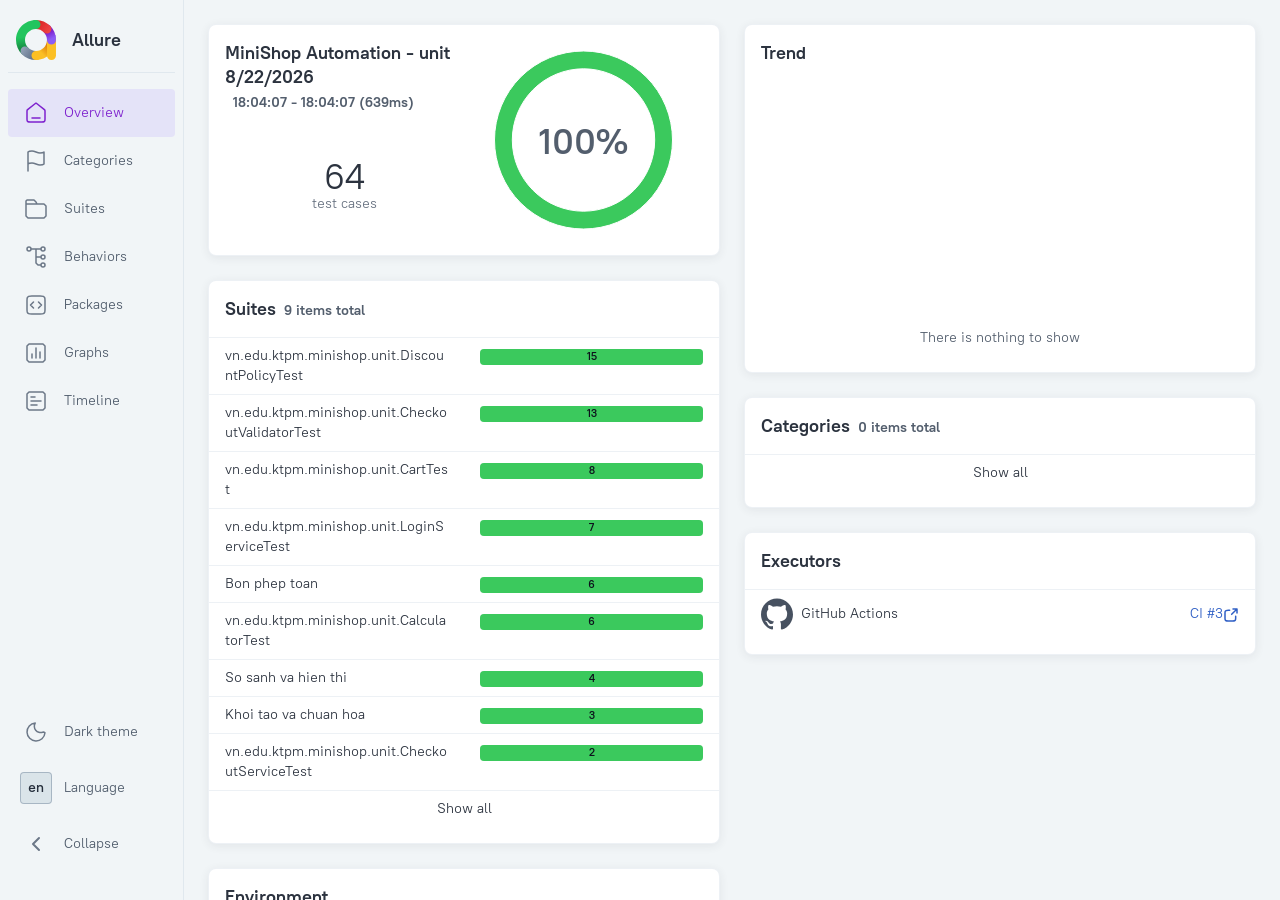
==== index.html @ 2967a5e9 "deploy: 38b57398f2158f65b981f6a1e7030a73609b05b5" ====
<!DOCTYPE html>
<html dir="ltr" lang="en">
<head>
    <meta charset="utf-8">
    <meta name="allure-report-uuid" content="940a1087-f879-4d57-aeb6-1ffed78ca390">
    <title>Allure Report</title>
    <link rel="icon" href="assets/favicon-BDLHVmV7.ico">
    <!-- allure-core-head:start -->
    <!-- allure-core-head:end -->
</head>
<body>
    <div id="alert"></div>
    <div id="content">
        <span class="spinner">
            <span class="spinner__circle"></span>
        </span>
    </div>
    <div id="popup"></div>
    <!-- allure-core-body:start -->
    <script>
        window.__allureCoreLoaded = new Promise(function (resolve, reject) {
        window.__allureResolveCoreLoaded = resolve;
        window.__allureRejectCoreLoaded = reject;
    });
    </script>
    <script src="assets/index-CxrWfNlX.js"></script>
    <script>
        if (typeof window.__allureResolveCoreLoaded === "function") {
            window.__allureResolveCoreLoaded([]);
        }
    </script>
    <!-- allure-core-body:end -->
    <script async src="https://www.googletagmanager.com/gtag/js?id=G-FVWC4GKEYS"></script>
    <script>
        window.dataLayer = window.dataLayer || [];
        function gtag(){dataLayer.push(arguments);}
        gtag('js', new Date());
        gtag('config', 'G-FVWC4GKEYS', {
          'allureVersion': '2.45.0',
          'reportUuid': '940a1087-f879-4d57-aeb6-1ffed78ca390',
          'single_file': false
        });
    </script>
</body>
</html>
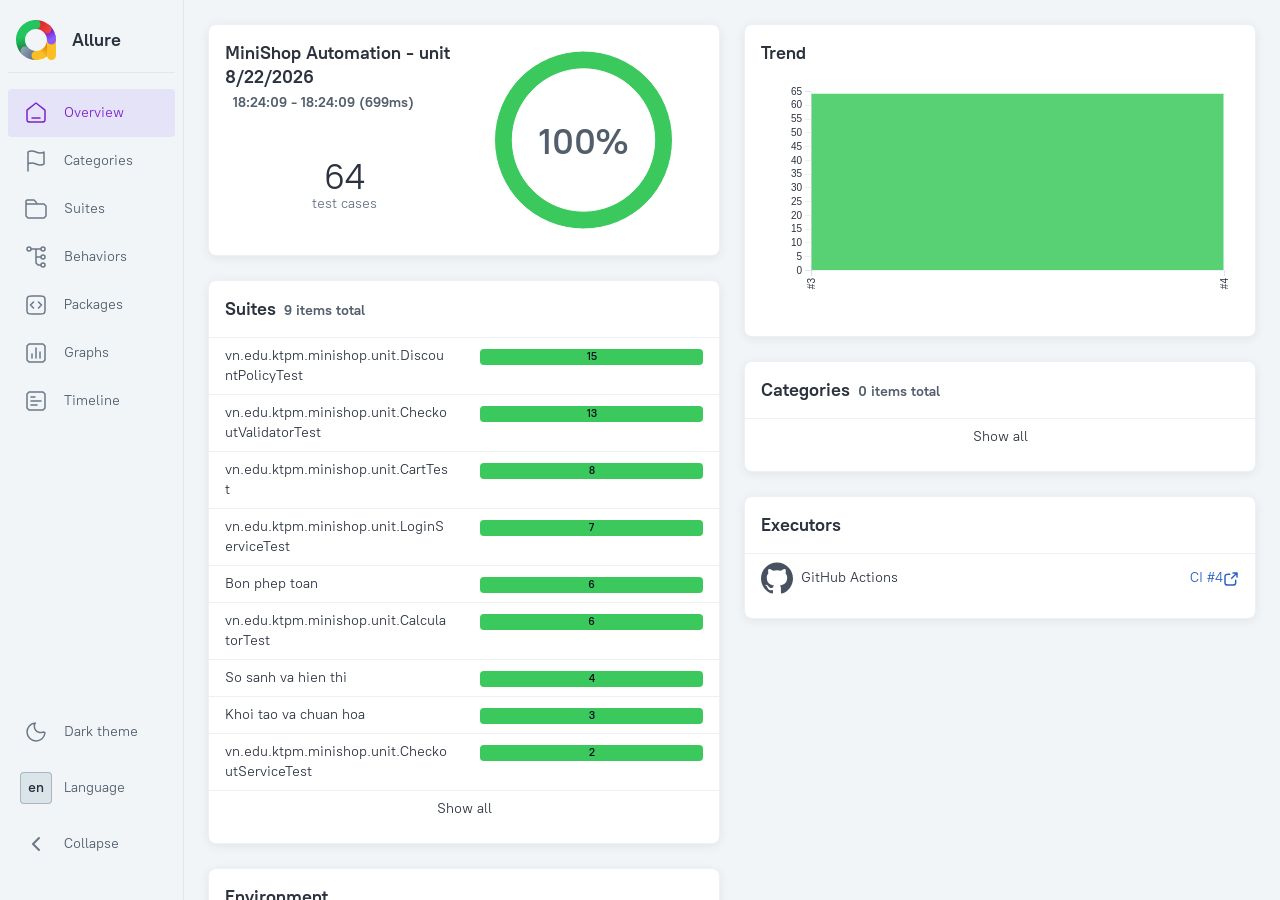
==== commit f8d7abb4: "deploy: 3c7d9f46b86c47a79e576675e21f149fb7349551" ====
--- a/index.html
+++ b/index.html
@@ -2,7 +2,7 @@
 <html dir="ltr" lang="en">
 <head>
     <meta charset="utf-8">
-    <meta name="allure-report-uuid" content="940a1087-f879-4d57-aeb6-1ffed78ca390">
+    <meta name="allure-report-uuid" content="eac148af-3a67-409e-b0ba-5939206a46f0">
     <title>Allure Report</title>
     <link rel="icon" href="assets/favicon-BDLHVmV7.ico">
     <!-- allure-core-head:start -->
@@ -37,7 +37,7 @@
         gtag('js', new Date());
         gtag('config', 'G-FVWC4GKEYS', {
           'allureVersion': '2.45.0',
-          'reportUuid': '940a1087-f879-4d57-aeb6-1ffed78ca390',
+          'reportUuid': 'eac148af-3a67-409e-b0ba-5939206a46f0',
           'single_file': false
         });
     </script>
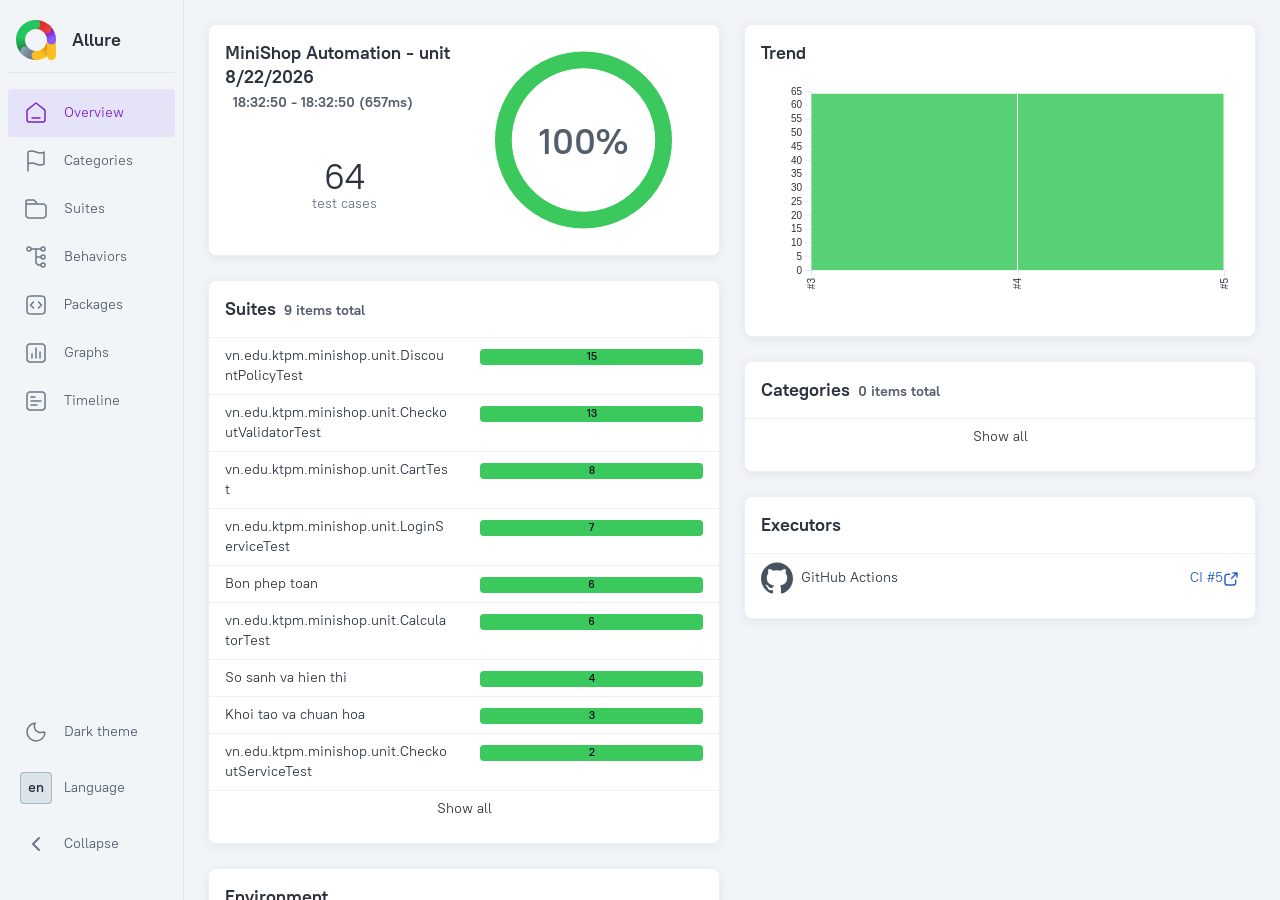
==== commit 14b34170: "deploy: 58c28bc8b7e64e94bc24923bd380a3143946149f" ====
--- a/index.html
+++ b/index.html
@@ -2,7 +2,7 @@
 <html dir="ltr" lang="en">
 <head>
     <meta charset="utf-8">
-    <meta name="allure-report-uuid" content="eac148af-3a67-409e-b0ba-5939206a46f0">
+    <meta name="allure-report-uuid" content="87f7e357-b577-4956-b624-6615d978270a">
     <title>Allure Report</title>
     <link rel="icon" href="assets/favicon-BDLHVmV7.ico">
     <!-- allure-core-head:start -->
@@ -37,7 +37,7 @@
         gtag('js', new Date());
         gtag('config', 'G-FVWC4GKEYS', {
           'allureVersion': '2.45.0',
-          'reportUuid': 'eac148af-3a67-409e-b0ba-5939206a46f0',
+          'reportUuid': '87f7e357-b577-4956-b624-6615d978270a',
           'single_file': false
         });
     </script>
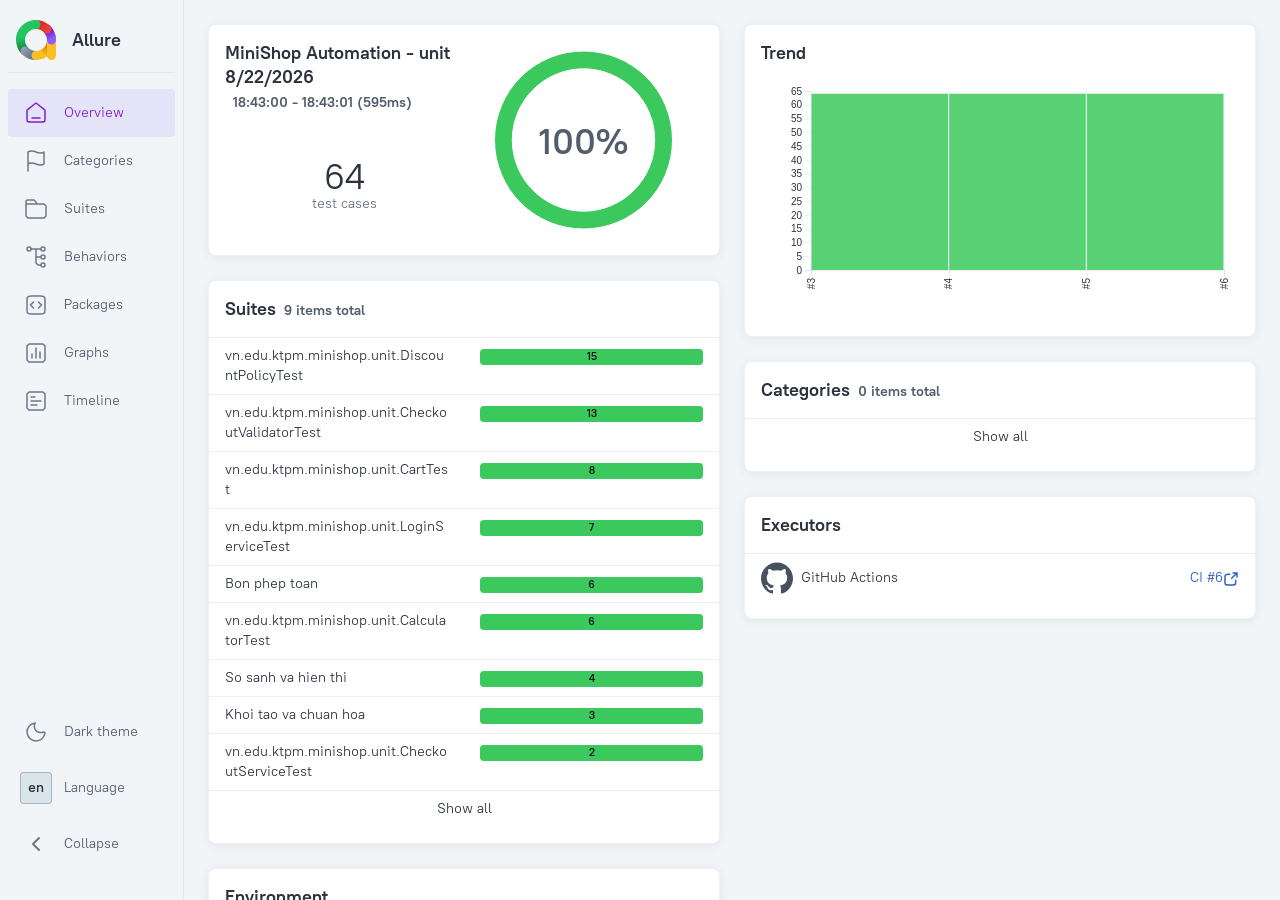
==== commit e8074274: "deploy: 58c28bc8b7e64e94bc24923bd380a3143946149f" ====
--- a/index.html
+++ b/index.html
@@ -2,7 +2,7 @@
 <html dir="ltr" lang="en">
 <head>
     <meta charset="utf-8">
-    <meta name="allure-report-uuid" content="87f7e357-b577-4956-b624-6615d978270a">
+    <meta name="allure-report-uuid" content="fa356aaf-6c5f-4ed7-8649-6d09cd3e1a16">
     <title>Allure Report</title>
     <link rel="icon" href="assets/favicon-BDLHVmV7.ico">
     <!-- allure-core-head:start -->
@@ -37,7 +37,7 @@
         gtag('js', new Date());
         gtag('config', 'G-FVWC4GKEYS', {
           'allureVersion': '2.45.0',
-          'reportUuid': '87f7e357-b577-4956-b624-6615d978270a',
+          'reportUuid': 'fa356aaf-6c5f-4ed7-8649-6d09cd3e1a16',
           'single_file': false
         });
     </script>
